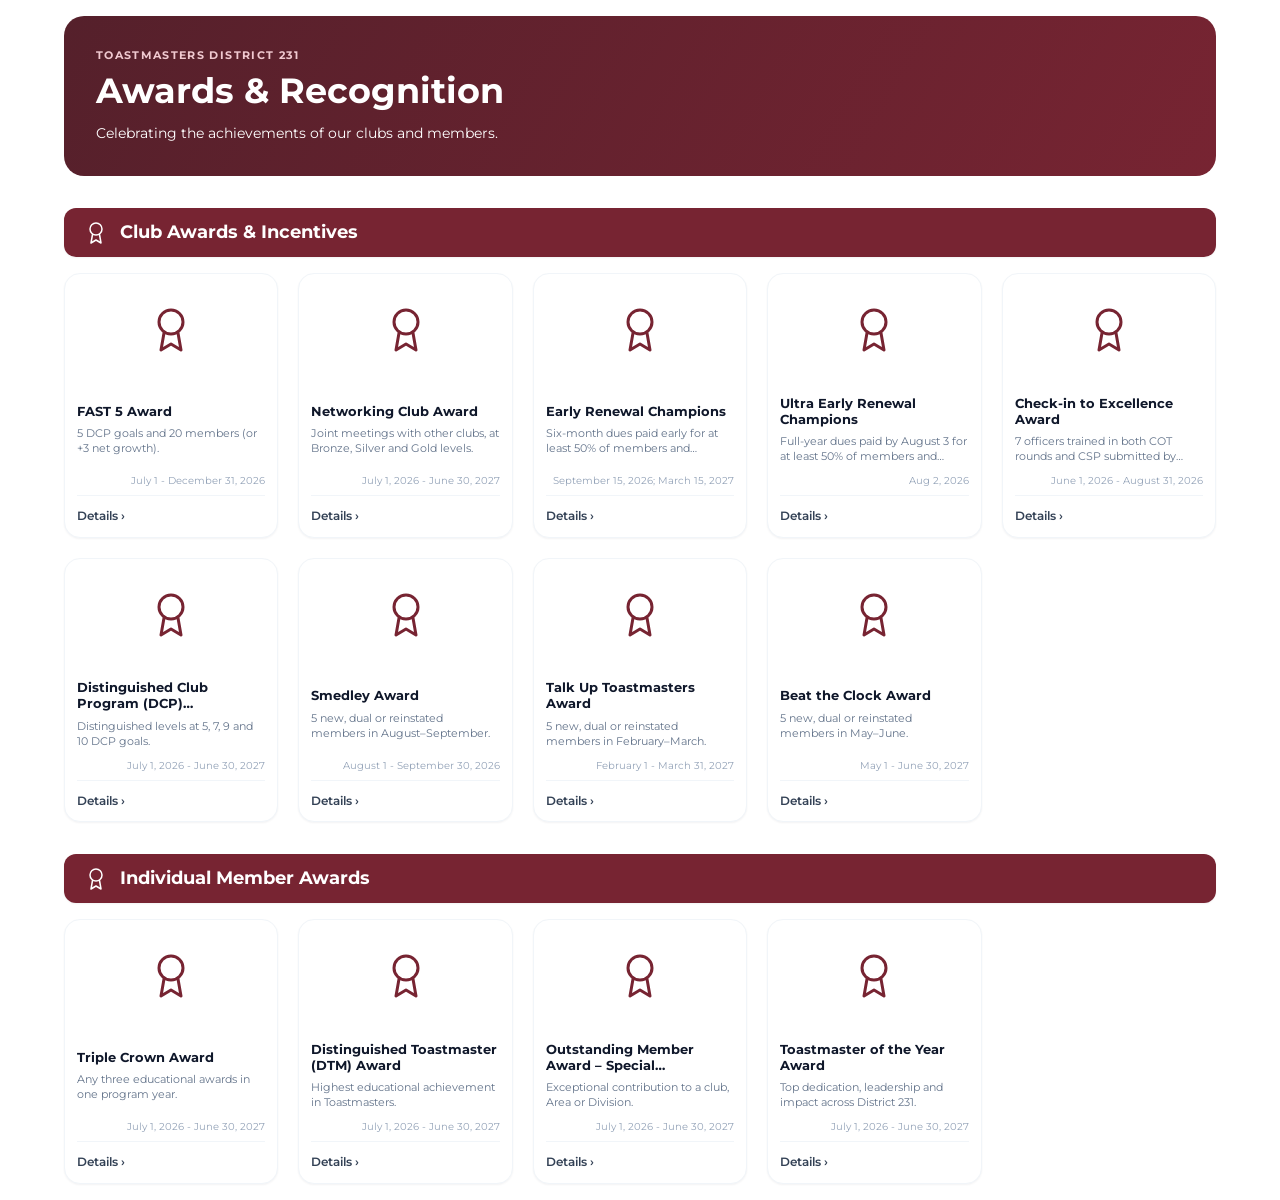
==== embed_snippet/awards.html @ 83f6dcfc "update" ====
<!doctype html>
<html lang="en">
<head>
    <meta charset="utf-8">
    <meta name="viewport" content="width=device-width, initial-scale=1">
    <meta name="description" content="District 231 awards and recognition">
    <title>District 231 Awards</title>
    <link rel="preconnect" href="https://fonts.googleapis.com">
    <link rel="preconnect" href="https://fonts.gstatic.com" crossorigin>
    <link rel="stylesheet" href="https://fonts.googleapis.com/css2?family=Montserrat:wght@300;400;500;600;700&display=swap">
    <link rel="stylesheet" href="../css/awards.css">
</head>
<body>
    <main class="awards-page">
        <header class="awards-hero">
            <p class="hero-label">Toastmasters District 231</p>
            <h1>Awards &amp; Recognition</h1>
            <p>Celebrating the achievements of our clubs and members.</p>
        </header>
        <p id="awards-notice" class="awards-notice" role="status" hidden>
            Could not refresh the awards. Showing saved data, which may be outdated.
        </p>
        <div id="awards-loading" class="awards-status" role="status">Loading awards...</div>
        <div id="awards-container"></div>
        <section id="awards-empty" class="awards-empty" hidden>
            <h2>No awards found</h2>
            <p>There are no awards to show yet.</p>
        </section>
        <div id="award-modal" class="award-modal" role="dialog" aria-modal="true" aria-labelledby="award-modal-title" hidden>
            <article class="award-dialog">
                <button class="modal-close" type="button" data-action="close" aria-label="Close award details">&times;</button>
                <div id="award-modal-content"></div>
            </article>
        </div>
    </main>
    <script src="../js/utils.js"></script>
    <script src="../js/awards-loader.js"></script>
</body>
</html>
---- css/awards.css ----
* {
    box-sizing: border-box;
}

[hidden] {
    display: none !important;
}

body {
    margin: 0;
    padding: 1rem;
    color: #1e293b;
    font-family: "Montserrat", sans-serif;
}

.awards-page {
    max-width: 72rem;
    margin: 0 auto;
}

.awards-hero {
    padding: 2rem;
    border-radius: 1.25rem;
    background: linear-gradient(120deg, #55202b, #772432);
    color: #fff;
}

.awards-hero .hero-label {
    margin: 0 0 .45rem;
    color: #f0c9d0;
    font-size: .7rem;
    font-weight: 700;
    letter-spacing: .12em;
    text-transform: uppercase;
}

.awards-hero h1 {
    margin: 0;
    font-size: clamp(1.5rem, 3vw, 2.2rem);
}

.awards-hero p:last-child {
    margin: .65rem 0 0;
    font-size: .85rem;
    line-height: 1.6;
}

.awards-notice {
    margin: 1rem 0;
    padding: .75rem 1rem;
    border: 1px solid #fcd34d;
    border-radius: .75rem;
    background: #fffbeb;
    color: #78350f;
    font-size: .75rem;
}

.awards-status,
.awards-empty {
    margin: 2rem 0;
    padding: 2rem;
    color: #64748b;
    text-align: center;
}

.awards-empty {
    border: 1px solid #f1f5f9;
    border-radius: .75rem;
    background: #fff;
}

.awards-empty h2 {
    margin: 0 0 .5rem;
    color: #475569;
    font-size: 1rem;
}

.awards-empty p {
    margin: 0;
    font-size: .8rem;
}

#awards-container {
    margin-top: 2rem;
}

.award-section + .award-section {
    margin-top: 2rem;
}

.award-section-title {
    display: flex;
    align-items: center;
    gap: .75rem;
    margin: 0 0 1rem;
    padding: .75rem 1.25rem;
    border-radius: .75rem;
    background: #772432;
    box-shadow: 0 1px 2px rgba(0, 0, 0, .05);
    color: #fff;
    font-size: 1.125rem;
    font-weight: 700;
    line-height: 1.375;
}

.award-section-title svg {
    flex-shrink: 0;
    width: 24px;
    height: 24px;
}

.award-grid + .award-grid {
    margin-top: 1.25rem;
}

.award-grid {
    --gap: 1.25rem;
    display: grid;
    grid-template-columns: repeat(auto-fill, minmax(max(var(--award-min-card, 150px), calc((100% - (var(--award-columns, 5) - 1) * var(--gap)) / var(--award-columns, 5))), 1fr));
    gap: var(--gap);
}

.award-card {
    position: relative;
    display: flex;
    min-width: 0;
    flex-direction: column;
    justify-content: space-between;
    overflow: hidden;
    border: 1px solid #f1f5f9;
    border-radius: 1rem;
    background: #fff;
    box-shadow: 0 1px 2px rgb(15 23 42 / 5%);
    transition: box-shadow .15s ease;
}

.award-card:hover {
    box-shadow: 0 4px 8px rgb(15 23 42 / 12%);
}

.award-card.overdue::after {
    position: absolute;
    z-index: 1;
    inset: 0;
    background: rgb(71 85 105 / 28%);
    content: "";
    pointer-events: none;
}

.award-media {
    display: flex;
    min-height: 7rem;
    align-items: center;
    justify-content: center;
}

.award-card.overdue .award-media {
    filter: grayscale(1);
}

.award-image {
    display: block;
    width: 100%;
    max-height: 7.5rem;
    object-fit: contain;
}

.award-placeholder {
    display: flex;
    min-height: 7rem;
    align-items: center;
    justify-content: center;
    color: #772432;
}

.award-placeholder svg {
    width: 3rem;
    height: 3rem;
    fill: none;
    stroke: currentColor;
    stroke-linecap: round;
    stroke-linejoin: round;
    stroke-width: 1.5;
}

.award-body {
    padding: .6rem .75rem 0;
}

.award-title {
    display: -webkit-box;
    overflow: hidden;
    margin: 0 0 .4rem;
    color: #0f172a;
    font-size: .8rem;
    line-height: 1.25;
    -webkit-box-orient: vertical;
    -webkit-line-clamp: 2;
}

.award-summary {
    display: -webkit-box;
    overflow: hidden;
    margin: 0 0 .6rem;
    color: #64748b;
    font-size: .68rem;
    line-height: 1.4;
    -webkit-box-orient: vertical;
    -webkit-line-clamp: 2;
}

.award-footer {
    padding: 0 .75rem .6rem;
}

.award-period {
    overflow: hidden;
    margin: 0 0 .5rem;
    color: #94a3b8;
    font-size: .625rem;
    text-align: right;
    text-overflow: ellipsis;
    white-space: nowrap;
}

.award-footer-row {
    display: flex;
    align-items: center;
    justify-content: space-between;
    gap: .75rem;
    padding-top: .5rem;
    border-top: 1px solid #f1f5f9;
}

.award-details-button,
.award-link,
.modal-close,
.modal-close-button {
    border: 0;
    font: inherit;
    cursor: pointer;
}

.award-details-button {
    padding: .25rem 0;
    background: transparent;
    color: #334155;
    font-size: .75rem;
    font-weight: 600;
}

.award-details-button:hover {
    color: #772432;
}

.award-modal {
    position: fixed;
    z-index: 50;
    inset: 0;
    display: flex;
    align-items: center;
    justify-content: center;
    overflow-y: auto;
    padding: 1rem;
    background: rgb(0 0 0 / 50%);
    backdrop-filter: blur(4px);
}

.award-dialog {
    position: relative;
    width: 100%;
    max-width: 41.6rem;
    max-height: 90vh;
    overflow-y: auto;
    border: 1px solid #f1f5f9;
    border-radius: 1rem;
    background: #fff;
    box-shadow: 0 25px 50px -12px rgb(0 0 0 / 25%);
}

.modal-close {
    position: sticky;
    z-index: 2;
    top: .75rem;
    float: right;
    width: 2rem;
    height: 2rem;
    margin: .75rem .75rem -2.75rem 0;
    border-radius: 50%;
    background: #f8fafc;
    color: #64748b;
    font-size: 1.5rem;
    line-height: 1;
}

.modal-close:hover,
.modal-close-button:hover {
    background: #e2e8f0;
}

.modal-image {
    display: block;
    width: 100%;
    max-height: 18rem;
    object-fit: contain;
}

.modal-placeholder {
    min-height: 9rem;
}

.modal-body {
    padding: 1.5rem;
}

.modal-body h2 {
    margin: 0 2rem 1rem 0;
    color: #0f172a;
    font-size: 1.25rem;
}

.modal-description,
.modal-details {
    margin-bottom: 1rem;
    color: #475569;
    font-size: .75rem;
    line-height: 1.65;
}

.modal-details h3 {
    margin: 1.5rem 0 .5rem;
    color: #94a3b8;
    font-size: .7rem;
    letter-spacing: .08em;
    text-transform: uppercase;
}

.markdown p {
    margin: 0 0 .6em;
}

.markdown > :last-child {
    margin-bottom: 0;
}

.markdown h3,
.markdown h4,
.markdown h5,
.markdown h6 {
    margin: .9em 0 .35em;
    color: #0f172a;
    font-size: .8rem;
    font-weight: 700;
}

.markdown ul,
.markdown ol {
    margin: 0 0 .6em;
    padding-left: 1.3em;
}

.markdown ul { list-style: disc; }
.markdown ol { list-style: decimal; }

.markdown a {
    color: #772432;
    font-weight: 600;
    text-decoration: underline;
}

.markdown code {
    padding: .1em .35em;
    border-radius: 4px;
    background: #f1f5f9;
}

.markdown blockquote {
    margin: 0 0 .6em;
    padding-left: .8em;
    border-left: 3px solid #cbd5e1;
    color: #64748b;
}

.markdown hr {
    margin: .8em 0;
    border: 0;
    border-top: 1px solid #e2e8f0;
}

.modal-actions {
    display: flex;
    flex-wrap: wrap;
    align-items: center;
    gap: .75rem;
    padding-top: 1rem;
    border-top: 1px solid #f1f5f9;
}

.award-link,
.modal-close-button {
    padding: .55rem .9rem;
    border-radius: .65rem;
    font-size: .72rem;
    font-weight: 600;
    text-decoration: none;
}

.award-link {
    background: #772432;
    color: #fff;
}

.award-link:hover {
    background: #55202b;
}

.modal-close-button {
    margin-left: auto;
    background: #f1f5f9;
    color: #475569;
}

.award-card:focus-within,
.award-details-button:focus-visible,
.award-link:focus-visible,
.modal-close:focus-visible,
.modal-close-button:focus-visible {
    outline: 2px solid #d39a1e;
    outline-offset: 2px;
}

@media (max-width: 480px) {
    body { padding: .75rem; }
    .awards-hero { padding: 1.5rem; }
    .modal-body { padding: 1rem; }
}

@media (prefers-reduced-motion: reduce) {
    *, *::before, *::after { scroll-behavior: auto !important; transition-duration: .01ms !important; }
}
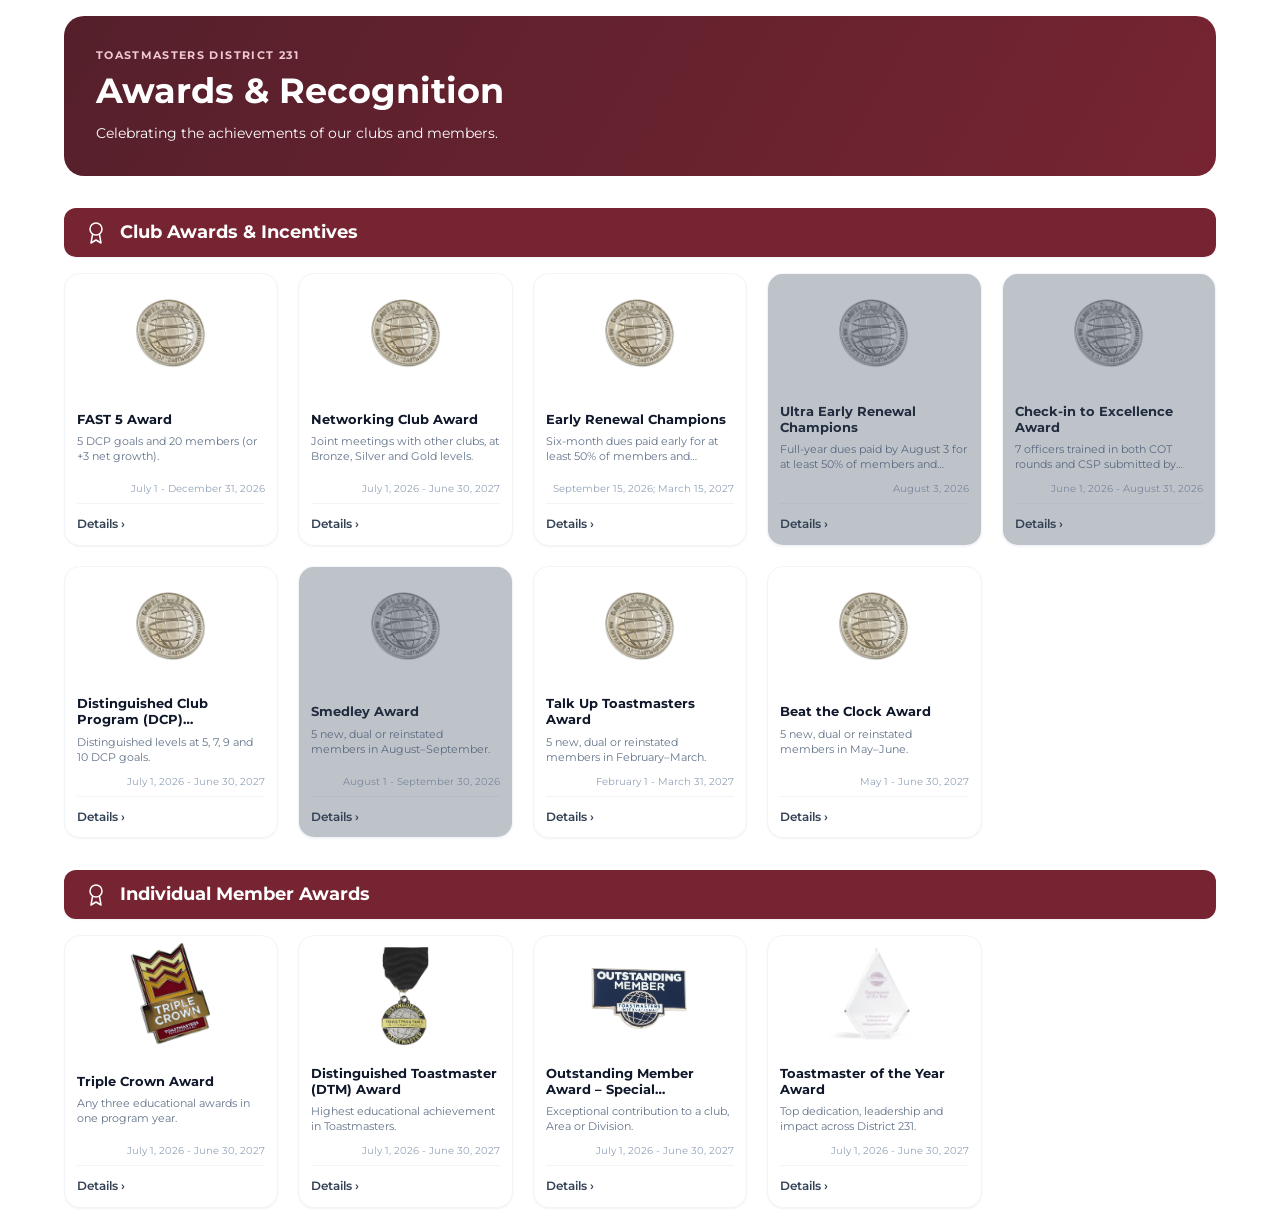
==== commit 3af1d65a: "update" ====
--- a/embed_snippet/awards.html
+++ b/embed_snippet/awards.html
@@ -8,6 +8,7 @@
     <link rel="preconnect" href="https://fonts.googleapis.com">
     <link rel="preconnect" href="https://fonts.gstatic.com" crossorigin>
     <link rel="stylesheet" href="https://fonts.googleapis.com/css2?family=Montserrat:wght@300;400;500;600;700&display=swap">
+    <link rel="stylesheet" href="../css/common.css">
     <link rel="stylesheet" href="../css/awards.css">
 </head>
 <body>
@@ -34,6 +35,7 @@
         </div>
     </main>
     <script src="../js/utils.js"></script>
+    <script src="../js/markdown.js"></script>
     <script src="../js/awards-loader.js"></script>
 </body>
 </html>
--- a/css/common.css
+++ b/css/common.css
@@ -0,0 +1,66 @@
+* {
+    box-sizing: border-box;
+}
+
+[hidden] {
+    display: none !important;
+}
+
+body {
+    margin: 0;
+    padding: 1rem;
+    color: #1e293b;
+    font-family: "Montserrat", sans-serif;
+}
+
+.page,
+.awards-page {
+    max-width: 72rem;
+    margin: 0 auto;
+}
+
+.hero,
+.awards-hero {
+    padding: 2rem;
+    border-radius: 1.25rem;
+    background: linear-gradient(120deg, #55202b, #772432);
+    color: #fff;
+}
+
+.hero-label {
+    margin: 0 0 .45rem;
+    color: #f0c9d0;
+    font-size: .7rem;
+    font-weight: 700;
+    letter-spacing: .12em;
+    text-transform: uppercase;
+}
+
+.hero h1,
+.awards-hero h1 {
+    margin: 0;
+    font-size: clamp(1.5rem, 3vw, 2.2rem);
+}
+
+.hero p:last-child,
+.awards-hero p:last-child {
+    margin: .65rem 0 0;
+    font-size: .85rem;
+    line-height: 1.6;
+}
+
+.notice,
+.awards-notice {
+    margin: 1rem 0;
+    padding: .75rem 1rem;
+    border: 1px solid #fcd34d;
+    border-radius: .75rem;
+    background: #fffbeb;
+    color: #78350f;
+    font-size: .75rem;
+}
+
+@media (max-width: 480px) {
+    body { padding: .75rem; }
+    .hero, .awards-hero { padding: 1.5rem; }
+}
--- a/css/awards.css
+++ b/css/awards.css
@@ -1,60 +1,3 @@
-* {
-    box-sizing: border-box;
-}
-
-[hidden] {
-    display: none !important;
-}
-
-body {
-    margin: 0;
-    padding: 1rem;
-    color: #1e293b;
-    font-family: "Montserrat", sans-serif;
-}
-
-.awards-page {
-    max-width: 72rem;
-    margin: 0 auto;
-}
-
-.awards-hero {
-    padding: 2rem;
-    border-radius: 1.25rem;
-    background: linear-gradient(120deg, #55202b, #772432);
-    color: #fff;
-}
-
-.awards-hero .hero-label {
-    margin: 0 0 .45rem;
-    color: #f0c9d0;
-    font-size: .7rem;
-    font-weight: 700;
-    letter-spacing: .12em;
-    text-transform: uppercase;
-}
-
-.awards-hero h1 {
-    margin: 0;
-    font-size: clamp(1.5rem, 3vw, 2.2rem);
-}
-
-.awards-hero p:last-child {
-    margin: .65rem 0 0;
-    font-size: .85rem;
-    line-height: 1.6;
-}
-
-.awards-notice {
-    margin: 1rem 0;
-    padding: .75rem 1rem;
-    border: 1px solid #fcd34d;
-    border-radius: .75rem;
-    background: #fffbeb;
-    color: #78350f;
-    font-size: .75rem;
-}
-
 .awards-status,
 .awards-empty {
     margin: 2rem 0;
@@ -142,9 +85,14 @@
     position: absolute;
     z-index: 1;
     inset: 0;
-    background: rgb(71 85 105 / 28%);
+    background: rgba(71, 85, 105, .35);
     content: "";
     pointer-events: none;
+}
+
+.award-card.overdue .award-details-button {
+    position: relative;
+    z-index: 2;
 }
 
 .award-media {
@@ -430,8 +378,6 @@
 }
 
 @media (max-width: 480px) {
-    body { padding: .75rem; }
-    .awards-hero { padding: 1.5rem; }
     .modal-body { padding: 1rem; }
 }
 
